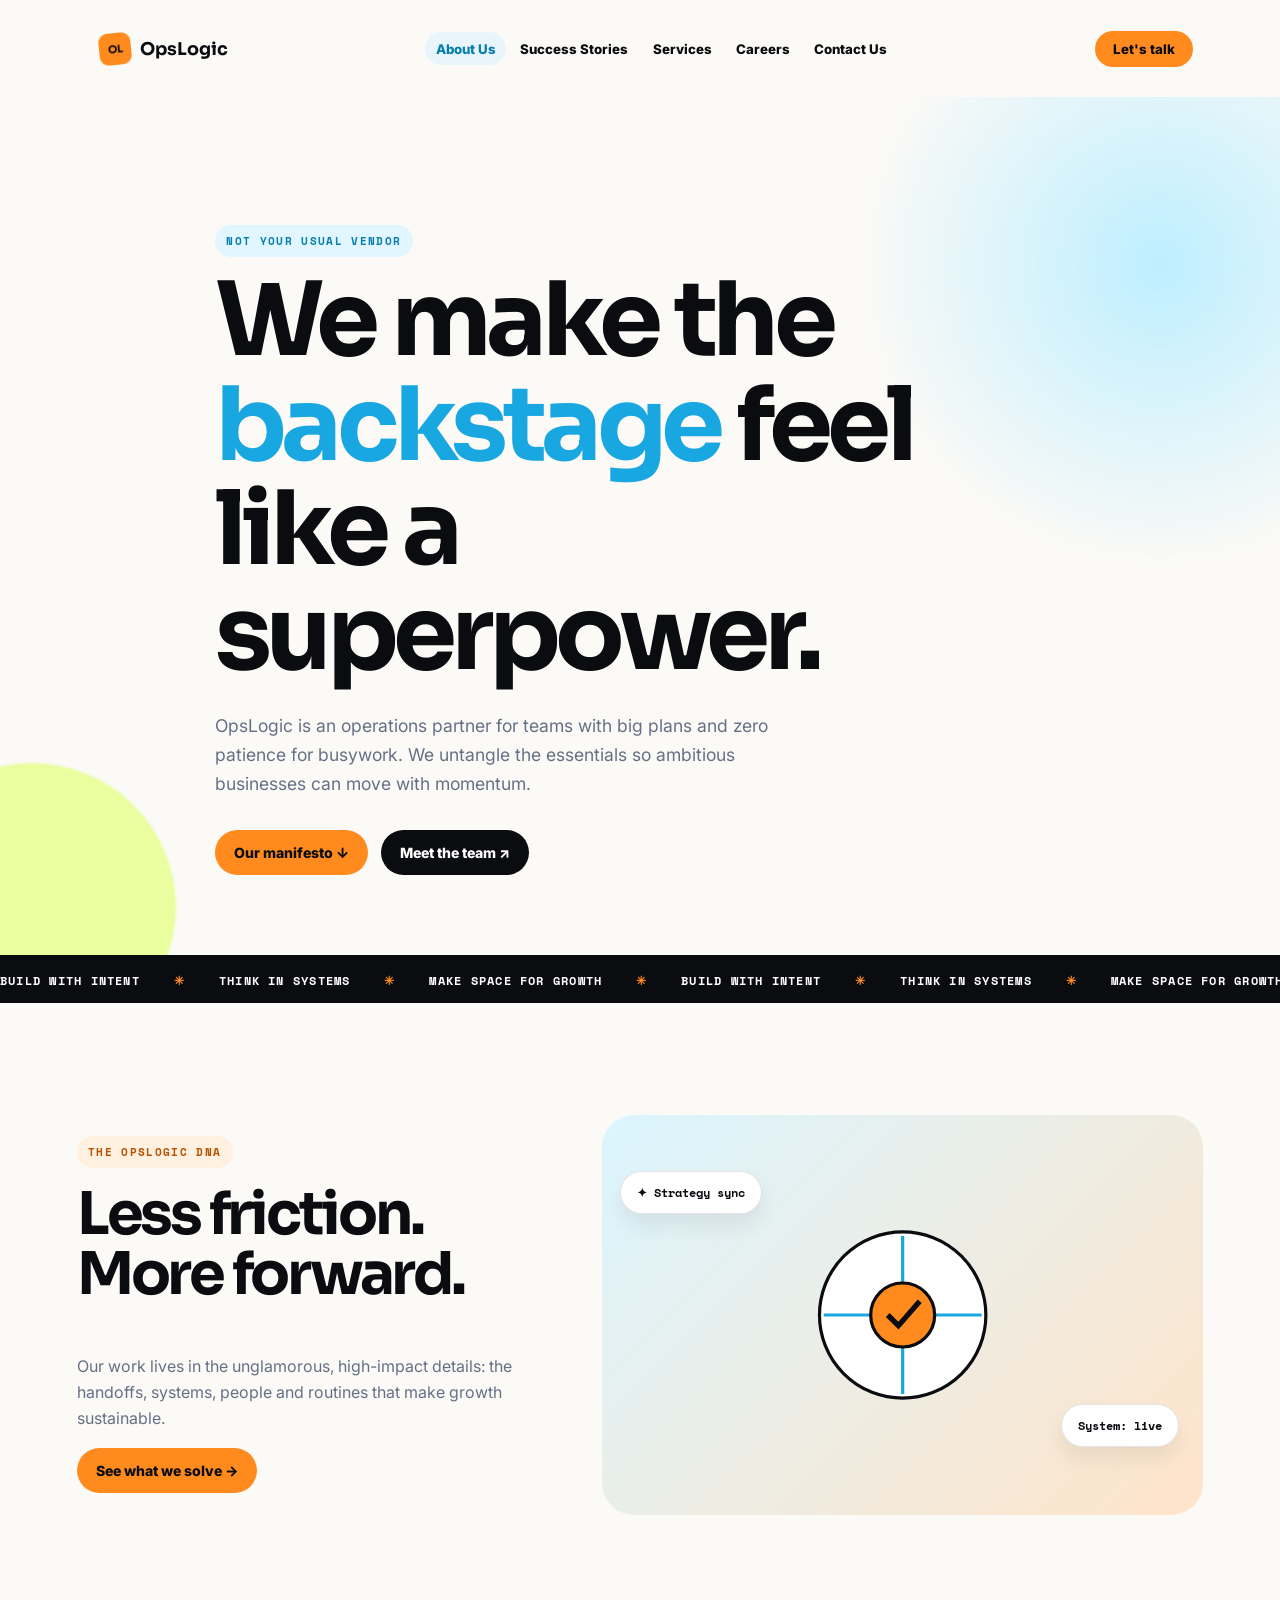
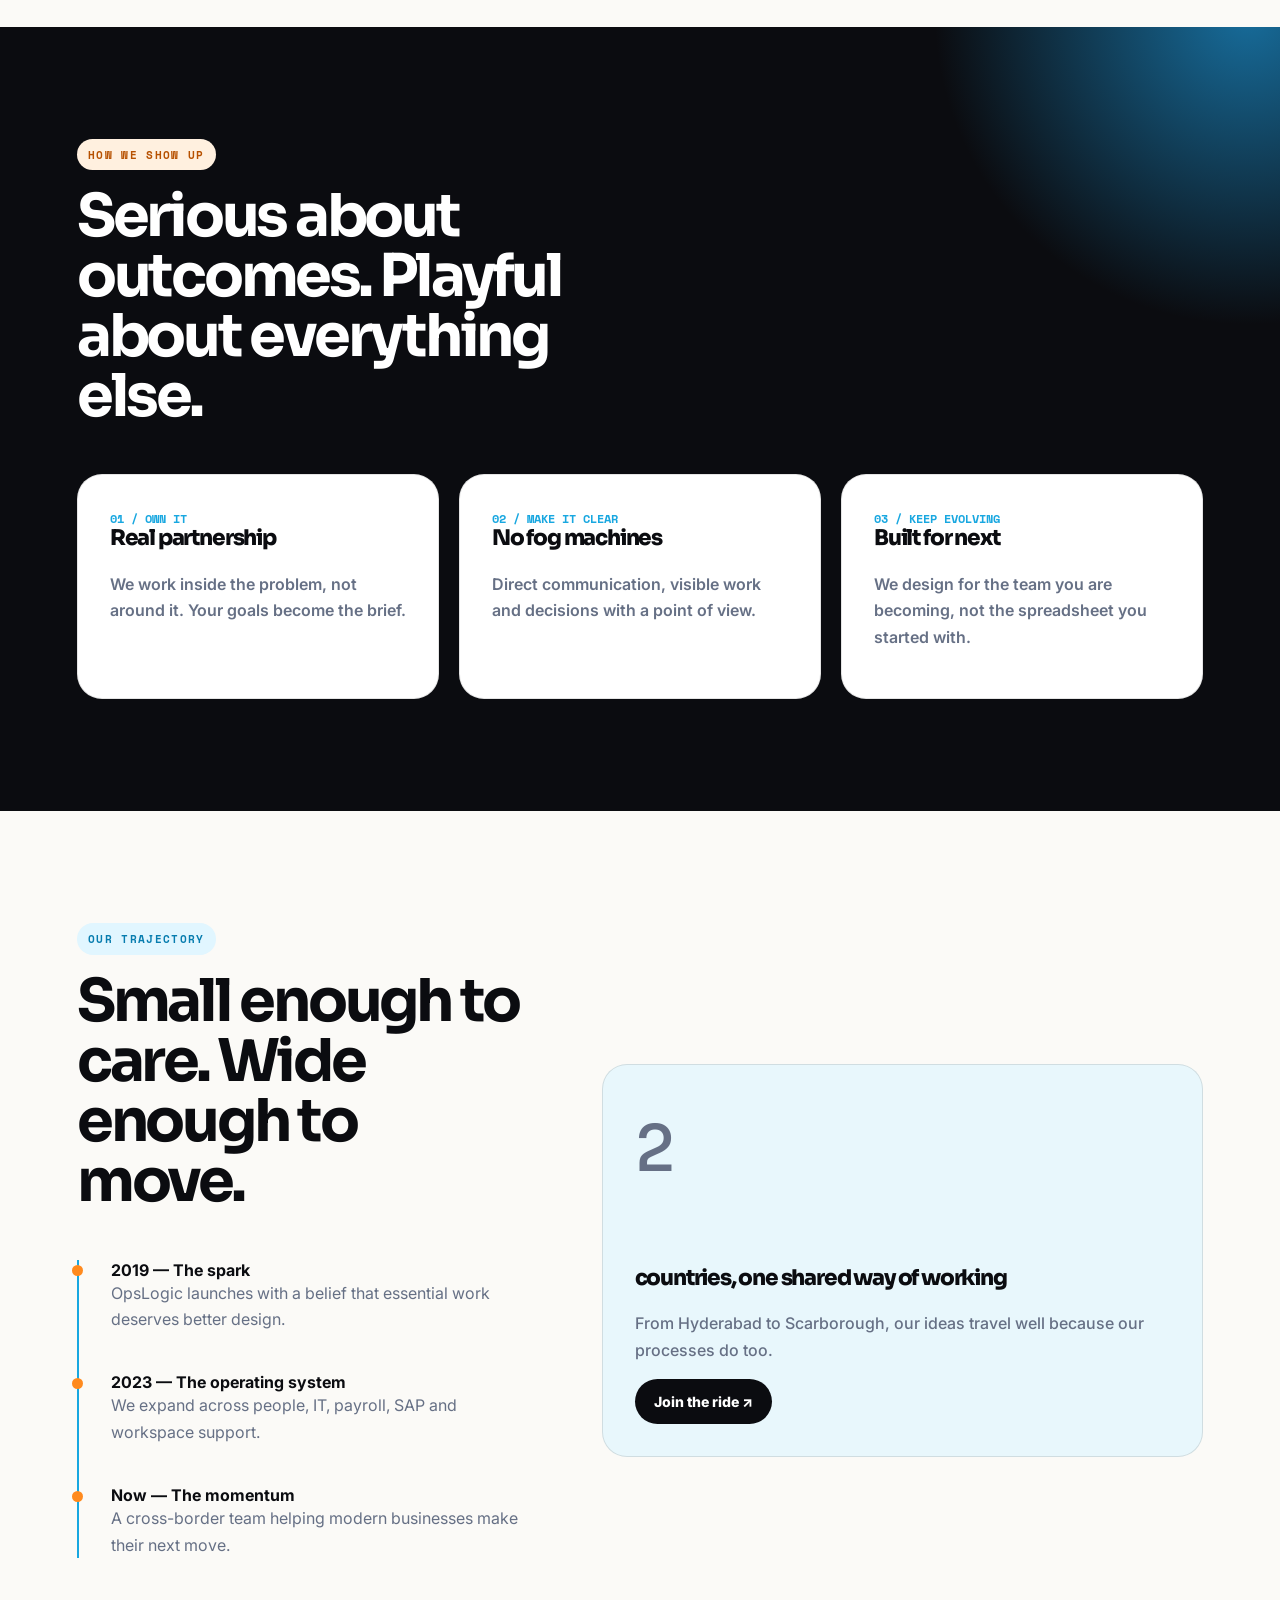
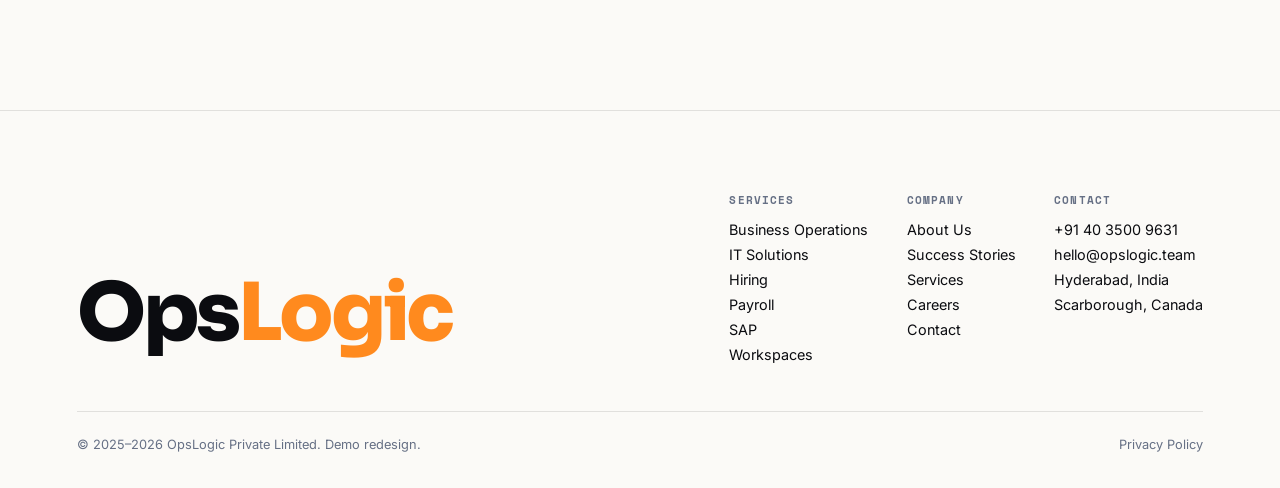
==== about-us.html @ 03765eaf "Added new pages" ====
<!doctype html><html lang="en"><head><meta charset="utf-8"><meta name="viewport" content="width=device-width,initial-scale=1"><title>About Us — OpsLogic</title><link rel="preconnect" href="https://fonts.googleapis.com"><link href="https://fonts.googleapis.com/css2?family=Inter:wght@400;600;700;800&family=Sora:wght@600;700;800&family=Space+Mono:wght@700&display=swap" rel="stylesheet"><link rel="stylesheet" href="site.css"></head><body><header class="nav"><div class="navin"><a class="brand" href="index.html"><span class="mark">OL</span>OpsLogic</a><nav class="links"><a class="active" href="about-us.html">About</a><a href="success-stories.html">Stories</a><a href="services.html">Services</a><a href="careers.html">Careers</a></nav><a class="button" href="contact-us.html">Let's talk ↗</a></div></header><main><section class="hero"><i class="orb"></i><div class="wrap hero-copy reveal"><span class="eyebrow">Not your usual vendor</span><h1>We make the <em>backstage</em> feel like a superpower.</h1><p>OpsLogic is an operations partner for teams with big plans and zero patience for busywork. We untangle the essentials so ambitious businesses can move with momentum.</p><div class="hero-actions"><a class="button" href="#manifesto">Our manifesto ↓</a><a class="button dark" href="contact-us.html">Meet the team ↗</a></div></div></section><div class="ticker"><div class="ticker-inner">Build with intent <b>✳</b> Think in systems <b>✳</b> Make space for growth <b>✳</b> Build with intent <b>✳</b> Think in systems <b>✳</b> Make space for growth <b>✳</b></div></div><section id="manifesto"><div class="wrap split"><div class="reveal"><span class="eyebrow orange">The OpsLogic DNA</span><h2 style="margin-top:1rem">Less friction. More forward.</h2><p class="muted">Our work lives in the unglamorous, high-impact details: the handoffs, systems, people and routines that make growth sustainable.</p><a class="button" href="services.html">See what we solve →</a></div><div class="visual reveal"><span class="pill one">✦ Strategy sync</span><span class="pill two">System: live</span><svg viewBox="0 0 400 300" fill="none"><circle cx="200" cy="150" r="78" fill="#fff" stroke="#0b0c10" stroke-width="3"/><path d="M126 150h148M200 76v148" stroke="#18a7e0" stroke-width="3"/><circle cx="200" cy="150" r="30" fill="#ff8a1e" stroke="#0b0c10" stroke-width="3"/><path d="M186 150l10 10 20-23" stroke="#0b0c10" stroke-width="5"/></svg></div></div></section><section class="dark-zone"><div class="wrap"><span class="eyebrow orange">How we show up</span><h2 class="reveal" style="max-width:13ch;margin:1rem 0 3rem">Serious about outcomes. Playful about everything else.</h2><div class="grid three"><article class="card reveal"><span class="number">01 / OWN IT</span><h3>Real partnership</h3><p>We work inside the problem, not around it. Your goals become the brief.</p></article><article class="card reveal"><span class="number">02 / MAKE IT CLEAR</span><h3>No fog machines</h3><p>Direct communication, visible work and decisions with a point of view.</p></article><article class="card reveal"><span class="number">03 / KEEP EVOLVING</span><h3>Built for next</h3><p>We design for the team you are becoming, not the spreadsheet you started with.</p></article></div></div></section><section><div class="wrap split"><div class="reveal"><span class="eyebrow">Our trajectory</span><h2 style="margin-top:1rem">Small enough to care. Wide enough to move.</h2><div class="timeline"><article><b>2019 — The spark</b><p class="muted">OpsLogic launches with a belief that essential work deserves better design.</p></article><article><b>2023 — The operating system</b><p class="muted">We expand across people, IT, payroll, SAP and workspace support.</p></article><article><b>Now — The momentum</b><p class="muted">A cross-border team helping modern businesses make their next move.</p></article></div></div><div class="card reveal" style="background:#e8f7fc"><p class="metric">2</p><h3>countries, one shared way of working</h3><p>From Hyderabad to Scarborough, our ideas travel well because our processes do too.</p><a class="button dark" href="careers.html">Join the ride ↗</a></div></div></section></main><footer class="footer"><div class="wrap footer-grid"><div><a class="brand"><span class="mark">OL</span>OpsLogic</a><p>Let's make business move.</p></div><p>© 2026 OpsLogic · <a href="contact-us.html">hello@opslogic.team</a></p></div></footer><script src="site.js"></script></body></html>
---- site.css ----
:root{--ink:#0b0c10;--paper:#fbfaf7;--card:#fff;--blue:#18a7e0;--orange:#ff8a1e;--lime:#dfff65;--muted:#667085;--line:rgba(11,12,16,.11);--ease:cubic-bezier(.22,1,.36,1)}*{box-sizing:border-box}html{scroll-behavior:smooth}body{margin:0;background:var(--paper);color:var(--ink);font:400 16px Inter,Arial,sans-serif;overflow-x:hidden}h1,h2,h3,p{margin-top:0}h1,h2,h3{font-family:Sora,Arial,sans-serif;letter-spacing:-.055em;line-height:1.02}h1{font-size:clamp(3.2rem,8vw,7.4rem)}h2{font-size:clamp(2.1rem,4.6vw,4.4rem)}h3{font-size:1.35rem}a{text-decoration:none;color:inherit}.wrap{width:min(1240px,88vw);margin:auto}section{padding:7rem 0;position:relative}.eyebrow{font:700 .7rem 'Space Mono',monospace;letter-spacing:.12em;text-transform:uppercase;color:#087daf;background:#e1f6ff;padding:.65em 1em;border-radius:99px;display:inline-block}.eyebrow.orange{background:#fff0df;color:#b75100}.nav{position:sticky;top:0;z-index:20;padding:15px 0;background:rgba(251,250,247,.78);backdrop-filter:blur(14px);border-bottom:1px solid transparent;transition:.25s}.nav.is-stuck{border-color:var(--line)}.navin{width:min(1240px,88vw);margin:auto;display:flex;justify-content:space-between;align-items:center}.brand{font:700 1.2rem Sora}.mark{display:inline-grid;place-items:center;width:31px;height:31px;margin-right:7px;background:var(--orange);border-radius:9px;transform:rotate(-7deg);font-size:.65rem}.links{display:flex;gap:.2rem}.links a{padding:.7rem .8rem;border-radius:99px;font-size:.83rem;font-weight:700}.links a:hover,.links .active{background:#e8f6fc;color:#087daf}.button{display:inline-flex;align-items:center;gap:.55em;background:var(--orange);padding:1em 1.35em;border-radius:99px;font-weight:800;font-size:.88rem;transition:transform .2s var(--ease),box-shadow .2s}.button:hover{transform:translateY(-4px);box-shadow:0 12px 26px #ff8a1e55}.button.dark{background:var(--ink);color:#fff}.button.light{background:#fff}.hero{min-height:77vh;display:flex;align-items:center;padding:8rem 0 5rem;isolation:isolate;overflow:hidden}.hero:before,.orb{content:"";position:absolute;border-radius:50%;z-index:-1;filter:blur(1px)}.hero:before{width:39rem;height:39rem;right:-12rem;top:-9rem;background:radial-gradient(circle,#bdeeff,transparent 68%)}.orb{width:18rem;height:18rem;background:var(--lime);left:-7rem;bottom:-6rem;opacity:.6;animation:float 8s ease-in-out infinite}.hero-copy{max-width:850px}.hero h1{margin:.8rem 0 1.5rem}.hero h1 em{color:var(--blue);font-style:normal}.hero p{font-size:1.1rem;line-height:1.65;max-width:52ch;color:var(--muted)}.hero-actions{display:flex;gap:.8rem;flex-wrap:wrap;margin-top:2rem}.ticker{overflow:hidden;background:var(--ink);color:#fff;padding:.85rem 0;white-space:nowrap}.ticker-inner{display:inline-block;font:700 .77rem 'Space Mono',monospace;letter-spacing:.1em;text-transform:uppercase;animation:marquee 24s linear infinite}.ticker b{color:var(--orange);padding:0 1.6rem}.grid{display:grid;gap:1.25rem}.two{grid-template-columns:1fr 1fr}.three{grid-template-columns:repeat(3,1fr)}.card{background:var(--card);border:1px solid var(--line);border-radius:25px;padding:2rem;transition:transform .35s var(--ease),box-shadow .35s}.card:hover{transform:translateY(-7px) rotate(-.25deg);box-shadow:0 18px 34px #1112}.number{font:700 .75rem 'Space Mono',monospace;color:var(--blue)}.card p,.muted{color:var(--muted);line-height:1.65}.icon{height:48px;width:48px;border-radius:15px;display:grid;place-items:center;background:#e6f7ff;margin-bottom:1.5rem}.icon svg{width:27px;height:27px;stroke:var(--ink);fill:none;stroke-width:2.2}.dark-zone{background:var(--ink);color:#fff;overflow:hidden}.dark-zone p{color:#c5cbd2}.dark-zone:before{content:"";position:absolute;width:42rem;height:42rem;border-radius:50%;background:radial-gradient(circle,#176d9c 0,transparent 66%);right:-19rem;top:-22rem}.split{display:grid;grid-template-columns:.85fr 1.15fr;gap:5rem;align-items:center}.visual{position:relative;min-height:400px;border-radius:32px;background:linear-gradient(135deg,#dbf5ff,#ffe4c9);overflow:hidden}.visual svg{position:absolute;width:80%;height:80%;left:10%;top:10%}.pill{position:absolute;background:#fff;border:1px solid var(--line);box-shadow:0 12px 20px #0001;padding:.75rem 1rem;border-radius:99px;font:700 .73rem 'Space Mono',monospace;animation:float 4s ease-in-out infinite}.pill.one{top:14%;left:3%}.pill.two{right:4%;bottom:17%;animation-delay:1s}.timeline{border-left:2px solid var(--blue);margin:2rem 0;padding-left:2rem}.timeline article{margin:0 0 2.5rem;position:relative}.timeline article:before{content:"";width:11px;height:11px;position:absolute;border-radius:50%;background:var(--orange);left:-2.42rem;top:.35rem}.metric{font:800 clamp(2.5rem,5vw,5rem) Sora;color:var(--orange)}.quote{font:600 clamp(1.6rem,3.5vw,3rem) Sora;line-height:1.25}.filterbar{display:flex;flex-wrap:wrap;gap:.55rem;margin:2rem 0}.filter{border:1px solid var(--line);background:#fff;padding:.65rem 1rem;border-radius:99px;font-weight:700}.filter.active,.filter:hover{background:var(--ink);color:#fff}.story{display:none}.story.show{display:block;animation:rise .5s var(--ease)}.form{display:grid;gap:1rem}.form label{font-weight:700;font-size:.85rem}.form input,.form textarea,.form select{width:100%;padding:1rem;border:1px solid var(--line);border-radius:13px;background:#fff;font:inherit;margin-top:.4rem}.form textarea{min-height:135px;resize:vertical}.toast{display:none;margin-top:1rem;padding:1rem;border-radius:12px;background:var(--lime);font-weight:700}.jobs{display:grid;gap:.8rem}.job{display:grid;grid-template-columns:1fr auto;align-items:center;padding:1.35rem 1.5rem;border:1px solid var(--line);border-radius:17px;background:#fff;transition:.25s}.job:hover{background:#e9f8ff;transform:translateX(8px)}.job small{color:var(--muted)}.accordion{border-top:1px solid var(--line)}.accordion button{padding:1.3rem 0;width:100%;border:0;background:none;display:flex;justify-content:space-between;text-align:left;font:700 1.15rem Sora}.answer{max-height:0;overflow:hidden;color:var(--muted);line-height:1.6;transition:max-height .35s var(--ease)}.faq.open .answer{max-height:180px;padding-bottom:1rem}.footer{padding:4rem 0 2rem;background:#101116;color:#fff}.footer-grid{display:grid;grid-template-columns:1fr auto;gap:2rem}.footer p{color:#b5bcc5}.reveal{opacity:0;transform:translateY(26px);transition:.7s var(--ease)}.reveal.in{opacity:1;transform:none}@keyframes float{50%{transform:translateY(-15px) rotate(2deg)}}@keyframes rise{from{opacity:0;transform:translateY(13px)}to{opacity:1;transform:none}}@keyframes marquee{to{transform:translateX(-50%)}}@media(max-width:760px){.links{display:none}.two,.three,.split{grid-template-columns:1fr}.hero{min-height:68vh}.navin{width:92vw}.wrap{width:88vw}section{padding:4.5rem 0}.visual{min-height:290px}.footer-grid{grid-template-columns:1fr}.job{grid-template-columns:1fr;gap:.7rem}.nav .button{padding:.8em 1em}}
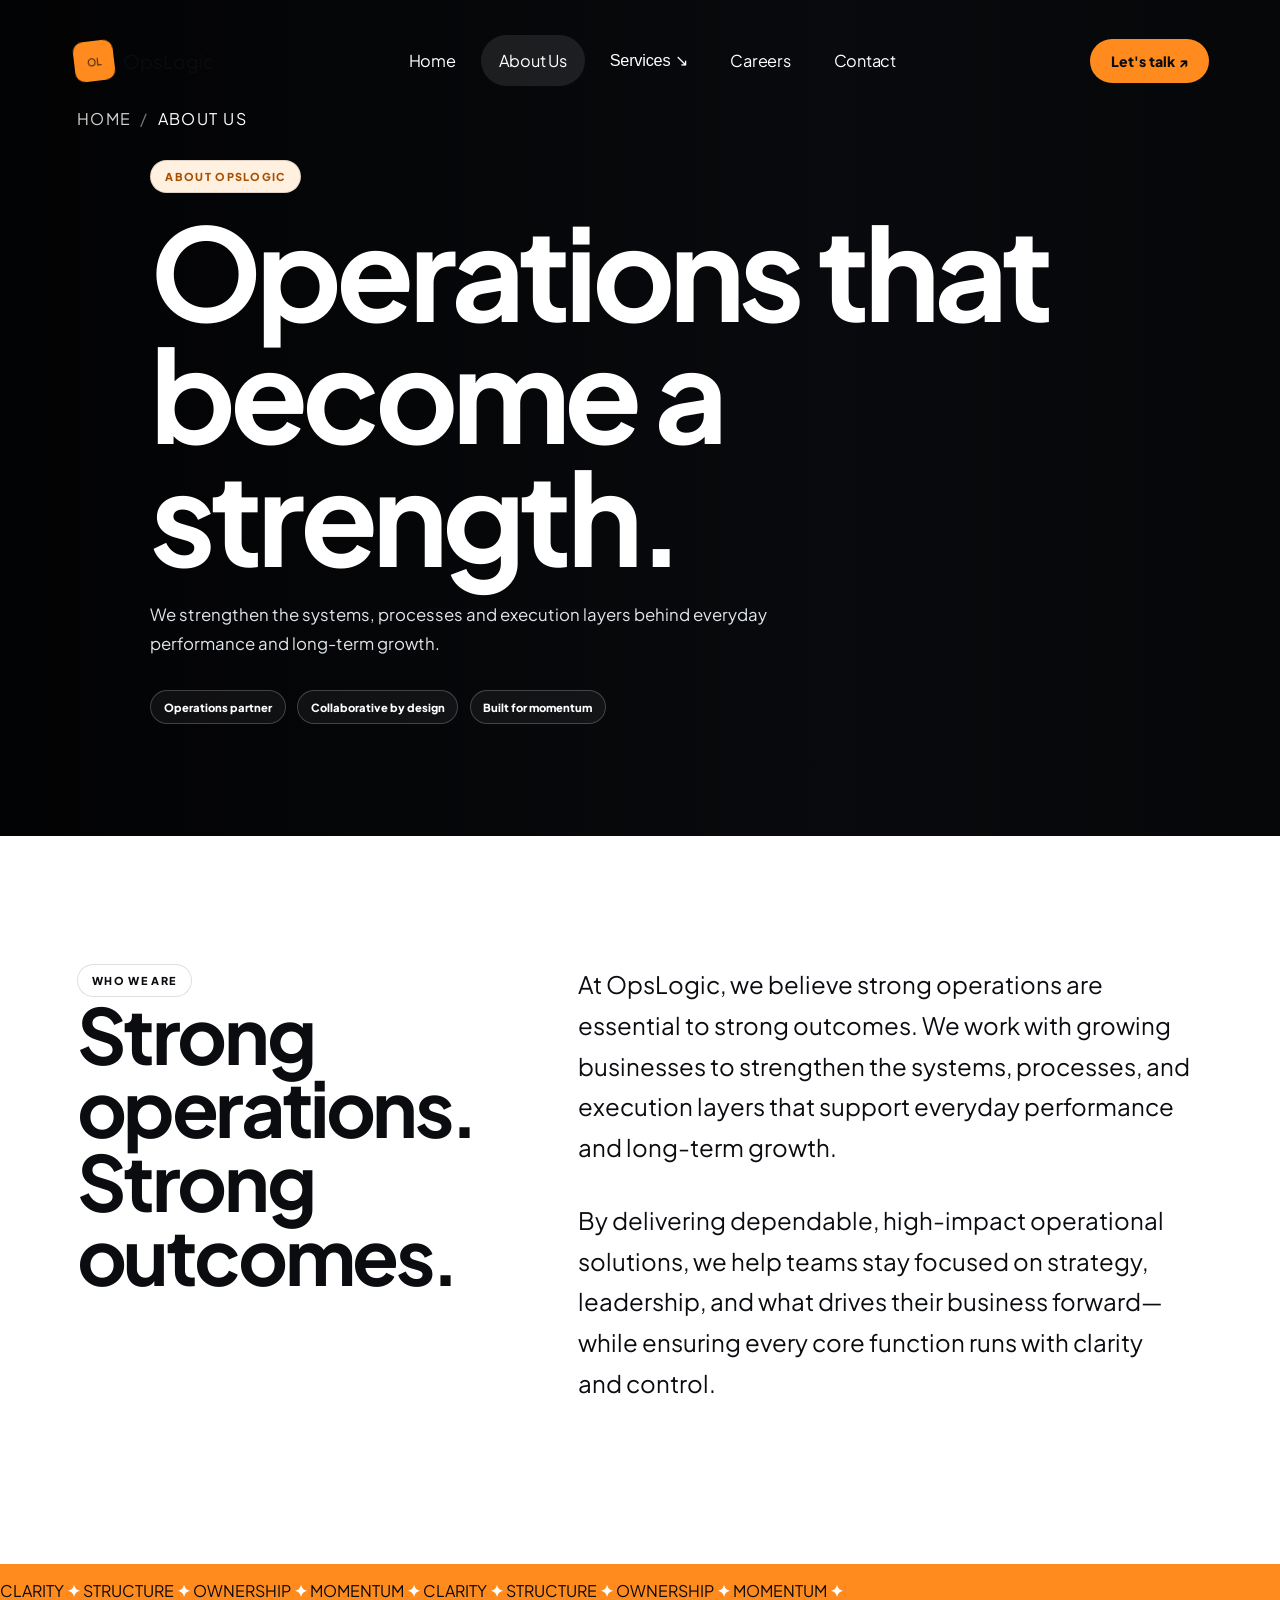
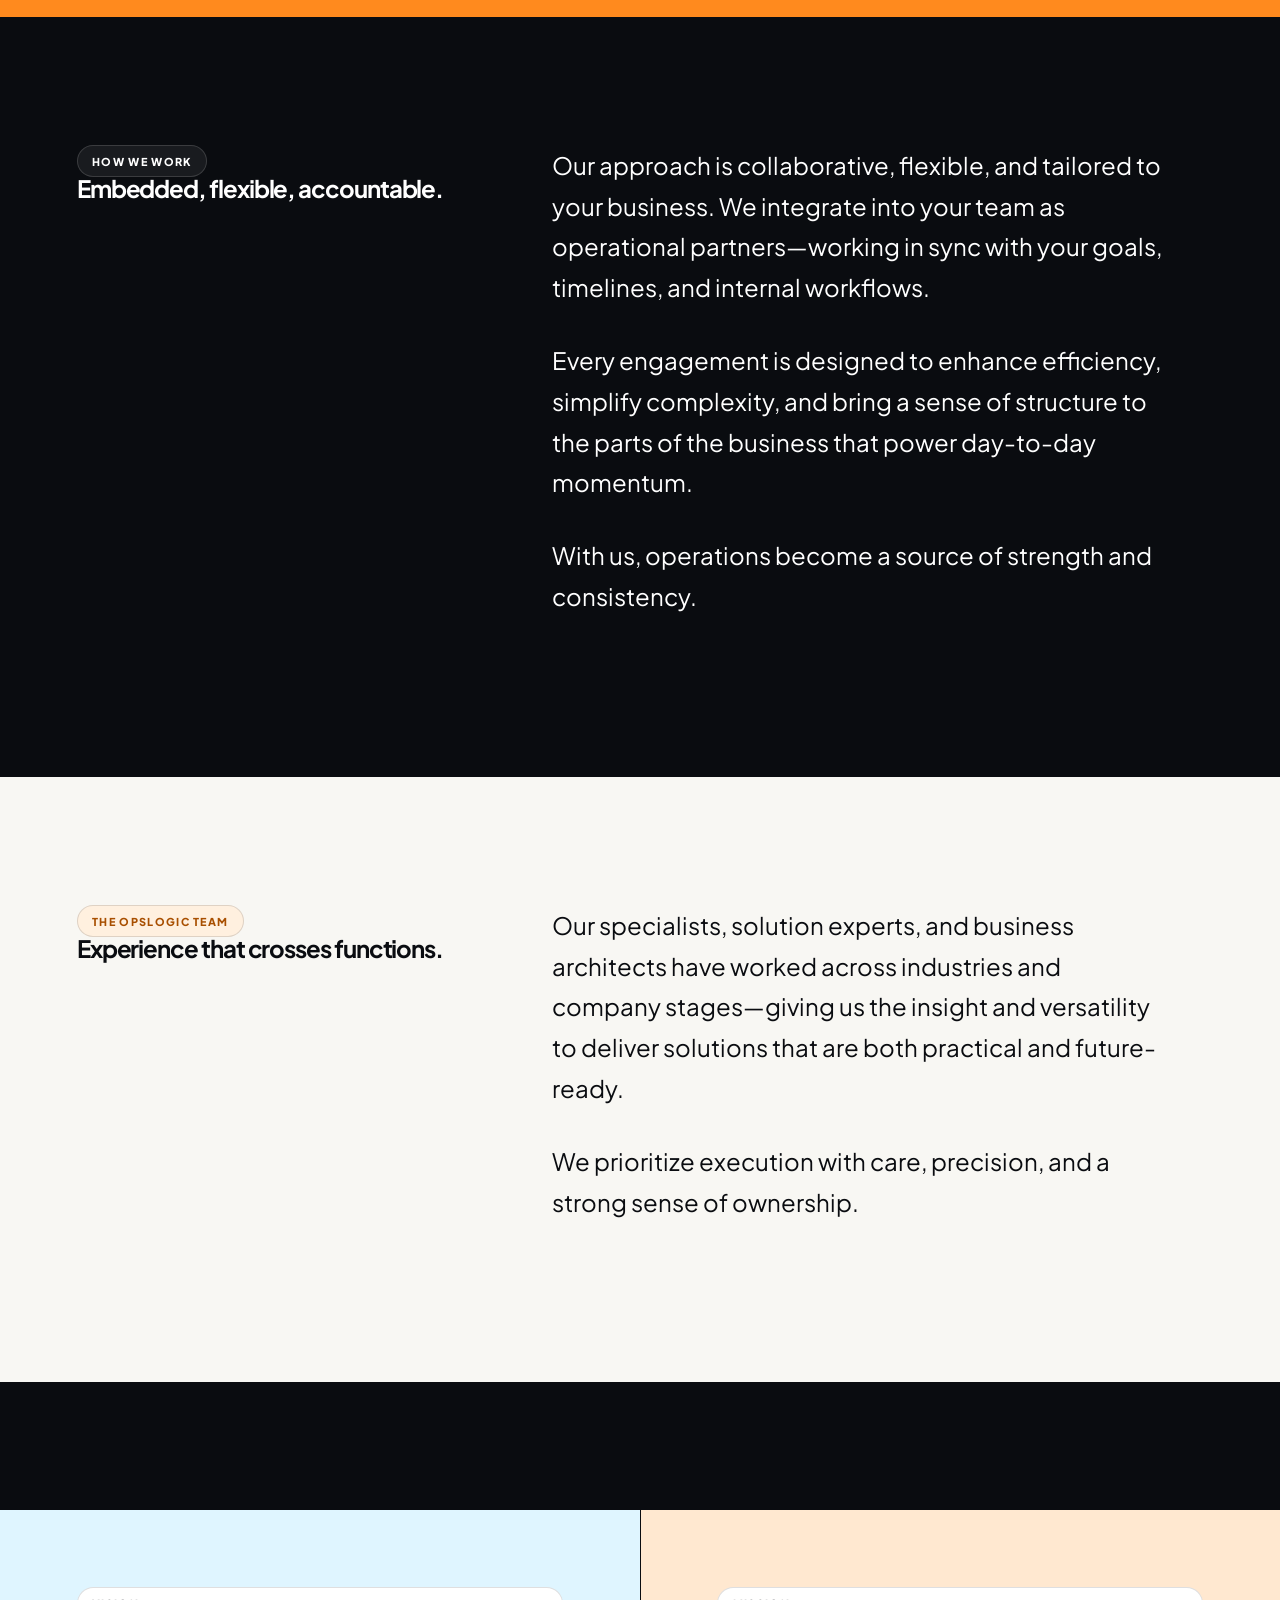
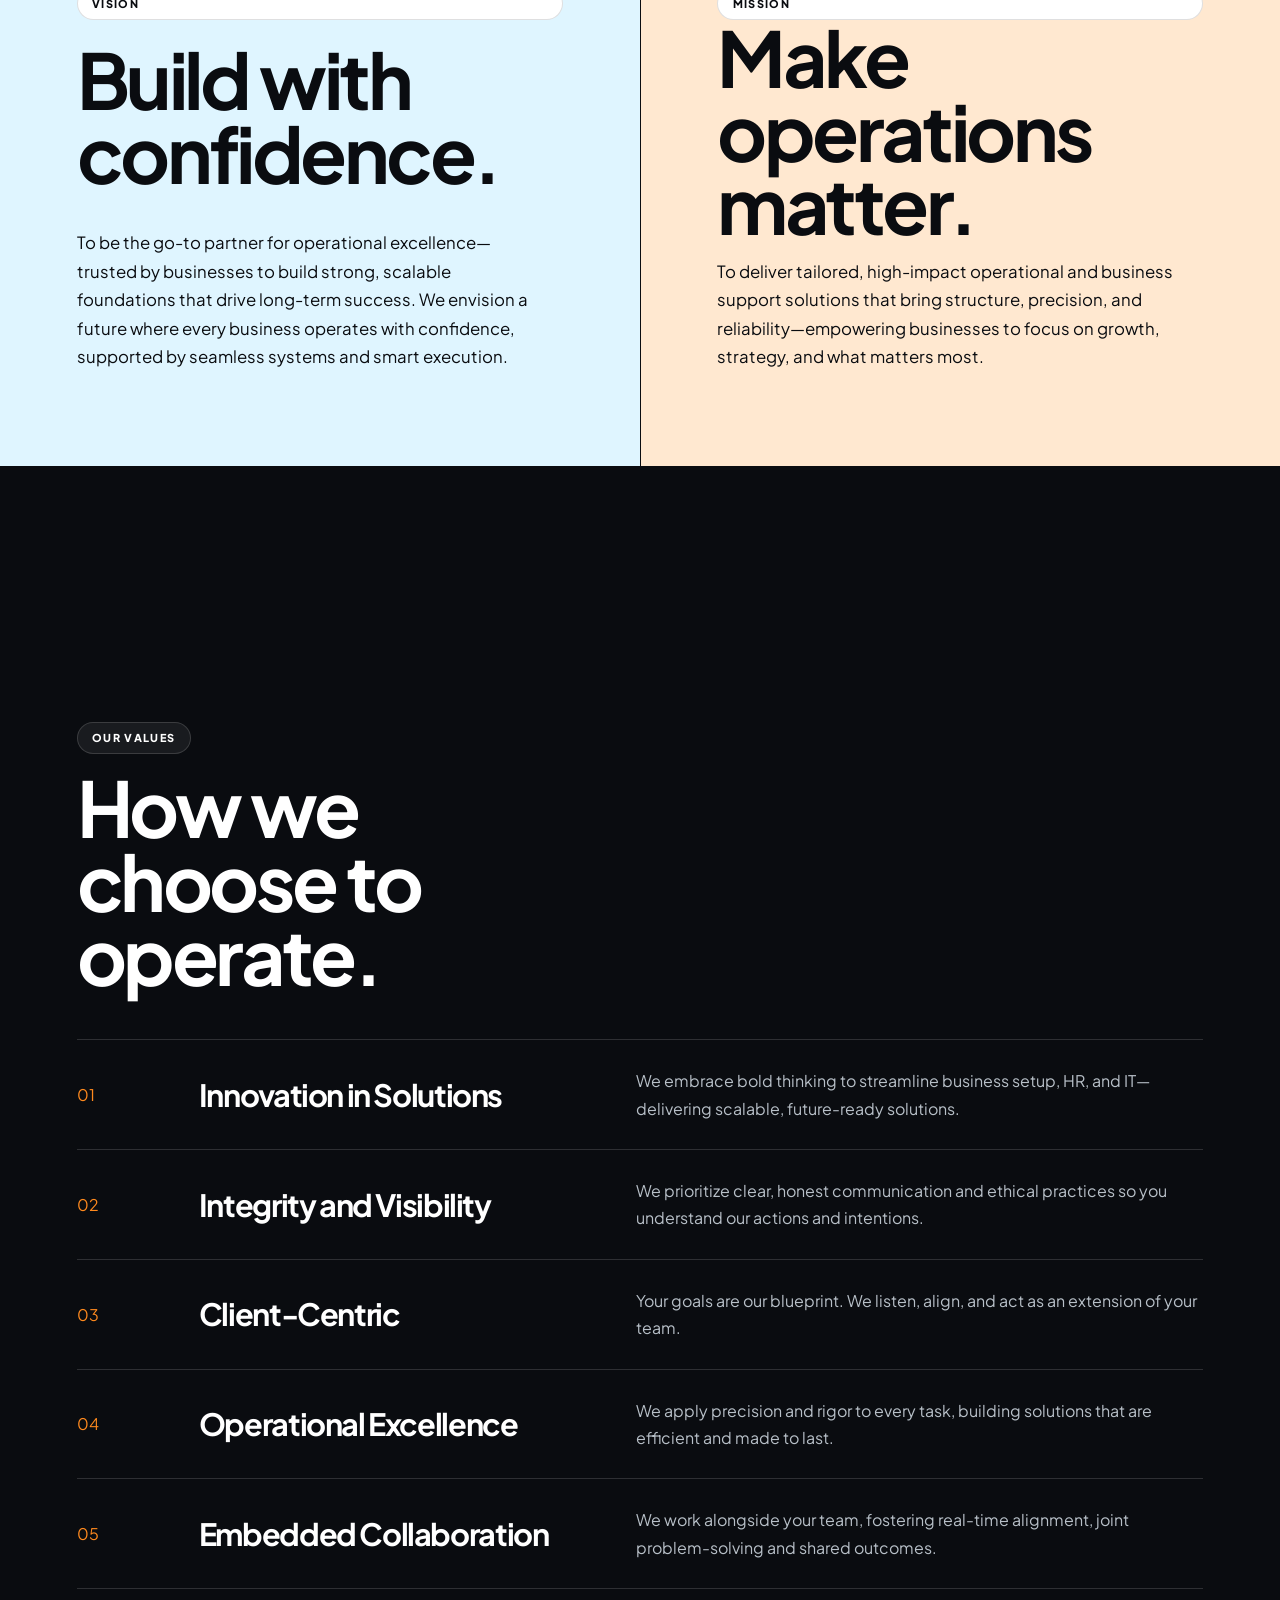
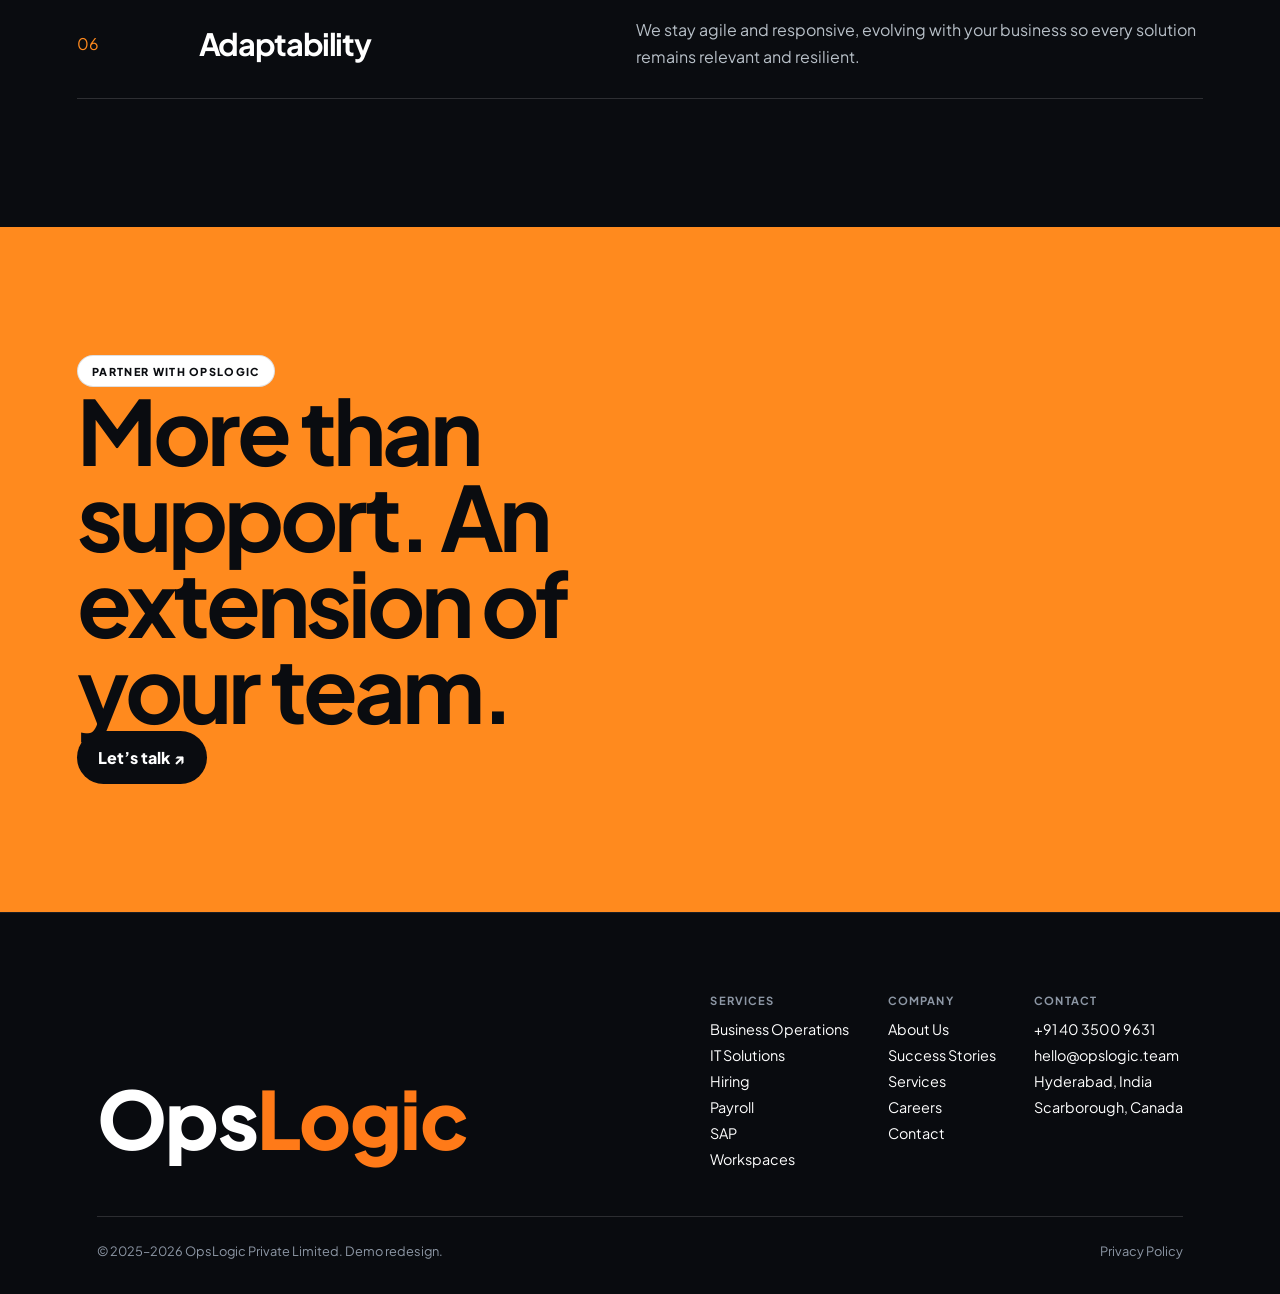
==== commit 93798f15: "version 2 updated" ====
--- a/about-us.html
+++ b/about-us.html
@@ -1 +1,25 @@
-<!doctype html><html lang="en"><head><meta charset="utf-8"><meta name="viewport" content="width=device-width,initial-scale=1"><title>About Us — OpsLogic</title><link rel="preconnect" href="https://fonts.googleapis.com"><link href="https://fonts.googleapis.com/css2?family=Inter:wght@400;600;700;800&family=Sora:wght@600;700;800&family=Space+Mono:wght@700&display=swap" rel="stylesheet"><link rel="stylesheet" href="site.css"></head><body><header class="nav"><div class="navin"><a class="brand" href="index.html"><span class="mark">OL</span>OpsLogic</a><nav class="links"><a class="active" href="about-us.html">About</a><a href="success-stories.html">Stories</a><a href="services.html">Services</a><a href="careers.html">Careers</a></nav><a class="button" href="contact-us.html">Let's talk ↗</a></div></header><main><section class="hero"><i class="orb"></i><div class="wrap hero-copy reveal"><span class="eyebrow">Not your usual vendor</span><h1>We make the <em>backstage</em> feel like a superpower.</h1><p>OpsLogic is an operations partner for teams with big plans and zero patience for busywork. We untangle the essentials so ambitious businesses can move with momentum.</p><div class="hero-actions"><a class="button" href="#manifesto">Our manifesto ↓</a><a class="button dark" href="contact-us.html">Meet the team ↗</a></div></div></section><div class="ticker"><div class="ticker-inner">Build with intent <b>✳</b> Think in systems <b>✳</b> Make space for growth <b>✳</b> Build with intent <b>✳</b> Think in systems <b>✳</b> Make space for growth <b>✳</b></div></div><section id="manifesto"><div class="wrap split"><div class="reveal"><span class="eyebrow orange">The OpsLogic DNA</span><h2 style="margin-top:1rem">Less friction. More forward.</h2><p class="muted">Our work lives in the unglamorous, high-impact details: the handoffs, systems, people and routines that make growth sustainable.</p><a class="button" href="services.html">See what we solve →</a></div><div class="visual reveal"><span class="pill one">✦ Strategy sync</span><span class="pill two">System: live</span><svg viewBox="0 0 400 300" fill="none"><circle cx="200" cy="150" r="78" fill="#fff" stroke="#0b0c10" stroke-width="3"/><path d="M126 150h148M200 76v148" stroke="#18a7e0" stroke-width="3"/><circle cx="200" cy="150" r="30" fill="#ff8a1e" stroke="#0b0c10" stroke-width="3"/><path d="M186 150l10 10 20-23" stroke="#0b0c10" stroke-width="5"/></svg></div></div></section><section class="dark-zone"><div class="wrap"><span class="eyebrow orange">How we show up</span><h2 class="reveal" style="max-width:13ch;margin:1rem 0 3rem">Serious about outcomes. Playful about everything else.</h2><div class="grid three"><article class="card reveal"><span class="number">01 / OWN IT</span><h3>Real partnership</h3><p>We work inside the problem, not around it. Your goals become the brief.</p></article><article class="card reveal"><span class="number">02 / MAKE IT CLEAR</span><h3>No fog machines</h3><p>Direct communication, visible work and decisions with a point of view.</p></article><article class="card reveal"><span class="number">03 / KEEP EVOLVING</span><h3>Built for next</h3><p>We design for the team you are becoming, not the spreadsheet you started with.</p></article></div></div></section><section><div class="wrap split"><div class="reveal"><span class="eyebrow">Our trajectory</span><h2 style="margin-top:1rem">Small enough to care. Wide enough to move.</h2><div class="timeline"><article><b>2019 — The spark</b><p class="muted">OpsLogic launches with a belief that essential work deserves better design.</p></article><article><b>2023 — The operating system</b><p class="muted">We expand across people, IT, payroll, SAP and workspace support.</p></article><article><b>Now — The momentum</b><p class="muted">A cross-border team helping modern businesses make their next move.</p></article></div></div><div class="card reveal" style="background:#e8f7fc"><p class="metric">2</p><h3>countries, one shared way of working</h3><p>From Hyderabad to Scarborough, our ideas travel well because our processes do too.</p><a class="button dark" href="careers.html">Join the ride ↗</a></div></div></section></main><footer class="footer"><div class="wrap footer-grid"><div><a class="brand"><span class="mark">OL</span>OpsLogic</a><p>Let's make business move.</p></div><p>© 2026 OpsLogic · <a href="contact-us.html">hello@opslogic.team</a></p></div></footer><script src="site.js"></script></body></html>
+<!doctype html><html lang="en"><head><meta charset="utf-8"><meta name="viewport" content="width=device-width,initial-scale=1"><meta name="description" content="OpsLogic — operational solutions for growing businesses."><title>About Us — OpsLogic</title><link rel="stylesheet" href="site.css"></head><body><header class="site-nav"><div class="nav-shell"><a class="brand" href="index.html"><span class="mark">OL</span>OpsLogic</a><nav class="nav-links"><a href="index.html">Home</a><a href="about-us.html" class="active">About Us</a><div class="nav-drop"><button>Services ↘</button><div class="nav-drop-menu"><a href="business-operations.html">Business Operations</a><a href="it-solutions.html">IT Solutions</a><a href="hiring-services.html">Hiring Services</a><a href="payroll-services.html">Payroll Services</a><a href="sap-services.html">SAP Services</a><a href="shared-workspaces.html">Shared Workspaces</a></div></div><a href="careers.html" class="">Careers</a><a href="contact-us.html" class="">Contact</a></nav><a class="nav-cta" href="contact-us.html">Let's talk ↗</a></div></header><main><section class="internal-hero"><video autoplay muted loop playsinline poster="https://assets.mixkit.co/videos/40680/40680-thumb-360-0.jpg"><source src="https://assets.mixkit.co/videos/40680/40680-360.mp4" type="video/mp4"></video><div class="hero-shade"></div><div class="wrap hero-content reveal"><span class="eyebrow orange">About OpsLogic</span><h1>Operations that become a strength.</h1><p>We strengthen the systems, processes and execution layers behind everyday performance and long-term growth.</p><div class="hero-meta"><span>Operations partner</span><span>Collaborative by design</span><span>Built for momentum</span></div></div></section><section class="statement"><div class="wrap statement-grid"><div class="reveal"><span class="eyebrow">Who we are</span><h2>Strong operations. Strong outcomes.</h2></div><div class="statement-copy reveal"><p>At OpsLogic, we believe strong operations are essential to strong outcomes. We work with growing businesses to strengthen the systems, processes, and execution layers that support everyday performance and long-term growth.</p><p>By delivering dependable, high-impact operational solutions, we help teams stay focused on strategy, leadership, and what drives their business forward—while ensuring every core function runs with clarity and control.</p></div></div></section><div class="marquee"><div class="marquee-track">CLARITY <b>✦</b> STRUCTURE <b>✦</b> OWNERSHIP <b>✦</b> MOMENTUM <b>✦</b> CLARITY <b>✦</b> STRUCTURE <b>✦</b> OWNERSHIP <b>✦</b> MOMENTUM <b>✦</b></div></div><section class="ink"><div class="wrap statement-grid"><div class="reveal"><span class="eyebrow">How we work</span><h2>Embedded, flexible, accountable.</h2></div><div class="statement-copy reveal"><p>Our approach is collaborative, flexible, and tailored to your business. We integrate into your team as operational partners—working in sync with your goals, timelines, and internal workflows.</p><p>Every engagement is designed to enhance efficiency, simplify complexity, and bring a sense of structure to the parts of the business that power day-to-day momentum.</p><p>With us, operations become a source of strength and consistency.</p></div></div></section><section><div class="wrap statement-grid"><div class="reveal"><span class="eyebrow orange">The OpsLogic team</span><h2>Experience that crosses functions.</h2></div><div class="statement-copy reveal"><p>Our specialists, solution experts, and business architects have worked across industries and company stages—giving us the insight and versatility to deliver solutions that are both practical and future-ready.</p><p>We prioritize execution with care, precision, and a strong sense of ownership.</p></div></div></section><section class="duo"><article><span class="eyebrow">Vision</span><h2>Build with confidence.</h2><p>To be the go-to partner for operational excellence—trusted by businesses to build strong, scalable foundations that drive long-term success. We envision a future where every business operates with confidence, supported by seamless systems and smart execution.</p></article><article><span class="eyebrow">Mission</span><h2>Make operations matter.</h2><p>To deliver tailored, high-impact operational and business support solutions that bring structure, precision, and reliability—empowering businesses to focus on growth, strategy, and what matters most.</p></article></section><section class="ink"><div class="wrap"><span class="eyebrow">Our values</span><h2 class="reveal" style="font-size:clamp(3rem,6vw,6rem);max-width:8ch;margin:1rem 0 2rem">How we choose to operate.</h2><div class="value-list"><article class="value reveal"><span class="value-num">01</span><h3>Innovation in Solutions</h3><p>We embrace bold thinking to streamline business setup, HR, and IT—delivering scalable, future-ready solutions.</p></article><article class="value reveal"><span class="value-num">02</span><h3>Integrity and Visibility</h3><p>We prioritize clear, honest communication and ethical practices so you understand our actions and intentions.</p></article><article class="value reveal"><span class="value-num">03</span><h3>Client-Centric</h3><p>Your goals are our blueprint. We listen, align, and act as an extension of your team.</p></article><article class="value reveal"><span class="value-num">04</span><h3>Operational Excellence</h3><p>We apply precision and rigor to every task, building solutions that are efficient and made to last.</p></article><article class="value reveal"><span class="value-num">05</span><h3>Embedded Collaboration</h3><p>We work alongside your team, fostering real-time alignment, joint problem-solving and shared outcomes.</p></article><article class="value reveal"><span class="value-num">06</span><h3>Adaptability</h3><p>We stay agile and responsive, evolving with your business so every solution remains relevant and resilient.</p></article></div></div></section><section class="service-cta"><div class="wrap"><span class="eyebrow">Partner with OpsLogic</span><h2>More than support. An extension of your team.</h2><a class="button" href="contact-us.html">Let’s talk ↗</a></div></section></main><footer class="ops-footer">
+  <div class="wrap">
+    <div class="foot-top">
+      <div class="flogo">Ops<span class="orange">Logic</span></div>
+      <div class="foot-links">
+        <div>
+          <h4>Services</h4>
+          <ul><li><a href="#services">Business Operations</a></li><li><a href="#services">IT Solutions</a></li><li><a href="#services">Hiring</a></li><li><a href="#services">Payroll</a></li><li><a href="#services">SAP</a></li><li><a href="#services">Workspaces</a></li></ul>
+        </div>
+        <div>
+          <h4>Company</h4>
+          <ul><li><a href="about-us.html">About Us</a></li><li><a href="success-stories.html">Success Stories</a></li><li><a href="services.html">Services</a></li><li><a href="careers.html">Careers</a></li><li><a href="contact-us.html">Contact</a></li></ul>
+        </div>
+        <div>
+          <h4>Contact</h4>
+          <ul><li><a href="tel:+914035009631">+91 40 3500 9631</a></li><li><a href="mailto:hello@opslogic.team">hello@opslogic.team</a></li><li>Hyderabad, India</li><li>Scarborough, Canada</li></ul>
+        </div>
+      </div>
+    </div>
+    <div class="foot-bottom">
+      <span>© 2025–2026 OpsLogic Private Limited. Demo redesign.</span>
+      <span>Privacy Policy</span>
+    </div>
+  </div>
+</footer><script src="shared-pages.js"></script></body></html>
--- a/site.css
+++ b/site.css
@@ -1 +1,113 @@
-:root{--ink:#0b0c10;--paper:#fbfaf7;--card:#fff;--blue:#18a7e0;--orange:#ff8a1e;--lime:#dfff65;--muted:#667085;--line:rgba(11,12,16,.11);--ease:cubic-bezier(.22,1,.36,1)}*{box-sizing:border-box}html{scroll-behavior:smooth}body{margin:0;background:var(--paper);color:var(--ink);font:400 16px Inter,Arial,sans-serif;overflow-x:hidden}h1,h2,h3,p{margin-top:0}h1,h2,h3{font-family:Sora,Arial,sans-serif;letter-spacing:-.055em;line-height:1.02}h1{font-size:clamp(3.2rem,8vw,7.4rem)}h2{font-size:clamp(2.1rem,4.6vw,4.4rem)}h3{font-size:1.35rem}a{text-decoration:none;color:inherit}.wrap{width:min(1240px,88vw);margin:auto}section{padding:7rem 0;position:relative}.eyebrow{font:700 .7rem 'Space Mono',monospace;letter-spacing:.12em;text-transform:uppercase;color:#087daf;background:#e1f6ff;padding:.65em 1em;border-radius:99px;display:inline-block}.eyebrow.orange{background:#fff0df;color:#b75100}.nav{position:sticky;top:0;z-index:20;padding:15px 0;background:rgba(251,250,247,.78);backdrop-filter:blur(14px);border-bottom:1px solid transparent;transition:.25s}.nav.is-stuck{border-color:var(--line)}.navin{width:min(1240px,88vw);margin:auto;display:flex;justify-content:space-between;align-items:center}.brand{font:700 1.2rem Sora}.mark{display:inline-grid;place-items:center;width:31px;height:31px;margin-right:7px;background:var(--orange);border-radius:9px;transform:rotate(-7deg);font-size:.65rem}.links{display:flex;gap:.2rem}.links a{padding:.7rem .8rem;border-radius:99px;font-size:.83rem;font-weight:700}.links a:hover,.links .active{background:#e8f6fc;color:#087daf}.button{display:inline-flex;align-items:center;gap:.55em;background:var(--orange);padding:1em 1.35em;border-radius:99px;font-weight:800;font-size:.88rem;transition:transform .2s var(--ease),box-shadow .2s}.button:hover{transform:translateY(-4px);box-shadow:0 12px 26px #ff8a1e55}.button.dark{background:var(--ink);color:#fff}.button.light{background:#fff}.hero{min-height:77vh;display:flex;align-items:center;padding:8rem 0 5rem;isolation:isolate;overflow:hidden}.hero:before,.orb{content:"";position:absolute;border-radius:50%;z-index:-1;filter:blur(1px)}.hero:before{width:39rem;height:39rem;right:-12rem;top:-9rem;background:radial-gradient(circle,#bdeeff,transparent 68%)}.orb{width:18rem;height:18rem;background:var(--lime);left:-7rem;bottom:-6rem;opacity:.6;animation:float 8s ease-in-out infinite}.hero-copy{max-width:850px}.hero h1{margin:.8rem 0 1.5rem}.hero h1 em{color:var(--blue);font-style:normal}.hero p{font-size:1.1rem;line-height:1.65;max-width:52ch;color:var(--muted)}.hero-actions{display:flex;gap:.8rem;flex-wrap:wrap;margin-top:2rem}.ticker{overflow:hidden;background:var(--ink);color:#fff;padding:.85rem 0;white-space:nowrap}.ticker-inner{display:inline-block;font:700 .77rem 'Space Mono',monospace;letter-spacing:.1em;text-transform:uppercase;animation:marquee 24s linear infinite}.ticker b{color:var(--orange);padding:0 1.6rem}.grid{display:grid;gap:1.25rem}.two{grid-template-columns:1fr 1fr}.three{grid-template-columns:repeat(3,1fr)}.card{background:var(--card);border:1px solid var(--line);border-radius:25px;padding:2rem;transition:transform .35s var(--ease),box-shadow .35s}.card:hover{transform:translateY(-7px) rotate(-.25deg);box-shadow:0 18px 34px #1112}.number{font:700 .75rem 'Space Mono',monospace;color:var(--blue)}.card p,.muted{color:var(--muted);line-height:1.65}.icon{height:48px;width:48px;border-radius:15px;display:grid;place-items:center;background:#e6f7ff;margin-bottom:1.5rem}.icon svg{width:27px;height:27px;stroke:var(--ink);fill:none;stroke-width:2.2}.dark-zone{background:var(--ink);color:#fff;overflow:hidden}.dark-zone p{color:#c5cbd2}.dark-zone:before{content:"";position:absolute;width:42rem;height:42rem;border-radius:50%;background:radial-gradient(circle,#176d9c 0,transparent 66%);right:-19rem;top:-22rem}.split{display:grid;grid-template-columns:.85fr 1.15fr;gap:5rem;align-items:center}.visual{position:relative;min-height:400px;border-radius:32px;background:linear-gradient(135deg,#dbf5ff,#ffe4c9);overflow:hidden}.visual svg{position:absolute;width:80%;height:80%;left:10%;top:10%}.pill{position:absolute;background:#fff;border:1px solid var(--line);box-shadow:0 12px 20px #0001;padding:.75rem 1rem;border-radius:99px;font:700 .73rem 'Space Mono',monospace;animation:float 4s ease-in-out infinite}.pill.one{top:14%;left:3%}.pill.two{right:4%;bottom:17%;animation-delay:1s}.timeline{border-left:2px solid var(--blue);margin:2rem 0;padding-left:2rem}.timeline article{margin:0 0 2.5rem;position:relative}.timeline article:before{content:"";width:11px;height:11px;position:absolute;border-radius:50%;background:var(--orange);left:-2.42rem;top:.35rem}.metric{font:800 clamp(2.5rem,5vw,5rem) Sora;color:var(--orange)}.quote{font:600 clamp(1.6rem,3.5vw,3rem) Sora;line-height:1.25}.filterbar{display:flex;flex-wrap:wrap;gap:.55rem;margin:2rem 0}.filter{border:1px solid var(--line);background:#fff;padding:.65rem 1rem;border-radius:99px;font-weight:700}.filter.active,.filter:hover{background:var(--ink);color:#fff}.story{display:none}.story.show{display:block;animation:rise .5s var(--ease)}.form{display:grid;gap:1rem}.form label{font-weight:700;font-size:.85rem}.form input,.form textarea,.form select{width:100%;padding:1rem;border:1px solid var(--line);border-radius:13px;background:#fff;font:inherit;margin-top:.4rem}.form textarea{min-height:135px;resize:vertical}.toast{display:none;margin-top:1rem;padding:1rem;border-radius:12px;background:var(--lime);font-weight:700}.jobs{display:grid;gap:.8rem}.job{display:grid;grid-template-columns:1fr auto;align-items:center;padding:1.35rem 1.5rem;border:1px solid var(--line);border-radius:17px;background:#fff;transition:.25s}.job:hover{background:#e9f8ff;transform:translateX(8px)}.job small{color:var(--muted)}.accordion{border-top:1px solid var(--line)}.accordion button{padding:1.3rem 0;width:100%;border:0;background:none;display:flex;justify-content:space-between;text-align:left;font:700 1.15rem Sora}.answer{max-height:0;overflow:hidden;color:var(--muted);line-height:1.6;transition:max-height .35s var(--ease)}.faq.open .answer{max-height:180px;padding-bottom:1rem}.footer{padding:4rem 0 2rem;background:#101116;color:#fff}.footer-grid{display:grid;grid-template-columns:1fr auto;gap:2rem}.footer p{color:#b5bcc5}.reveal{opacity:0;transform:translateY(26px);transition:.7s var(--ease)}.reveal.in{opacity:1;transform:none}@keyframes float{50%{transform:translateY(-15px) rotate(2deg)}}@keyframes rise{from{opacity:0;transform:translateY(13px)}to{opacity:1;transform:none}}@keyframes marquee{to{transform:translateX(-50%)}}@media(max-width:760px){.links{display:none}.two,.three,.split{grid-template-columns:1fr}.hero{min-height:68vh}.navin{width:92vw}.wrap{width:88vw}section{padding:4.5rem 0}.visual{min-height:290px}.footer-grid{grid-template-columns:1fr}.job{grid-template-columns:1fr;gap:.7rem}.nav .button{padding:.8em 1em}}
+@font-face{font-family:"Plus Jakarta Sans";src:url('assets/fonts/PlusJakartaSans-Regular.ttf') format('truetype');font-weight:400;font-style:normal;font-display:swap}
+@font-face{font-family:"Plus Jakarta Sans";src:url('assets/fonts/PlusJakartaSans-Medium.ttf') format('truetype');font-weight:500;font-style:normal;font-display:swap}
+@font-face{font-family:"Plus Jakarta Sans";src:url('assets/fonts/PlusJakartaSans-SemiBold.ttf') format('truetype');font-weight:600;font-style:normal;font-display:swap}
+@font-face{font-family:"Plus Jakarta Sans";src:url('assets/fonts/PlusJakartaSans-Bold.ttf') format('truetype');font-weight:700;font-style:normal;font-display:swap}
+@font-face{font-family:"Plus Jakarta Sans";src:url('assets/fonts/PlusJakartaSans-ExtraBold.ttf') format('truetype');font-weight:800 900;font-style:normal;font-display:swap}
+:root{--ink:#0a0c10;--paper:#f8f7f3;--blue:#18a7e0;--orange:#ff8a1e;--lime:#e7ff73;--muted:#68717d;--line:rgba(10,12,16,.13);--ease:cubic-bezier(.22,1,.36,1)}*{box-sizing:border-box}html{scroll-behavior:smooth}body{margin:0;background:var(--paper);color:var(--ink);font-family:"Plus Jakarta Sans";overflow-x:hidden}a{text-decoration:none;color:inherit}h1,h2,h3{font-family:"Plus Jakarta Sans";line-height:.96;letter-spacing:-.045em;margin:0}p{line-height:1.7}.wrap{width:min(1240px,88vw);margin:auto}section{position:relative;padding:8rem 0;overflow:hidden}.eyebrow{display:inline-flex;align-items:center;gap:.55rem;border:1px solid var(--line);border-radius:100px;padding:.55rem .9rem;font-size:.68rem;font-weight:800;letter-spacing:.12em;text-transform:uppercase;background:#fff}.eyebrow.orange{background:#fff0df;color:#a84f00}.muted{color:var(--muted)}.button{display:inline-flex;align-items:center;gap:.5rem;border-radius:100px;padding:1rem 1.35rem;background:var(--orange);font-weight:800;transition:.3s var(--ease)}.button:hover{transform:translateY(-4px);box-shadow:0 14px 30px #ff8a1e3d}.button.dark{background:var(--ink);color:#fff}.reveal{opacity:0;transform:translateY(28px);transition:.75s var(--ease)}.reveal.in{opacity:1;transform:none}
+.site-nav{position:fixed;top:0;left:0;width:100%;z-index:50;padding:18px 0}.nav-shell{width:min(1240px,92vw);margin:auto;display:flex;align-items:center;justify-content:space-between;padding:.65rem .7rem .65rem 1rem;border:1px solid transparent;border-radius:100px;transition:.3s var(--ease)}.site-nav.scrolled .nav-shell{background:#ffffffed;backdrop-filter:blur(18px);border-color:var(--line);box-shadow:0 12px 34px #00000012}.brand{display:flex;align-items:center;font:800 1.1rem ""Plus Jakarta Sans""}.mark{width:34px;height:34px;display:grid;place-items:center;background:var(--orange);border-radius:10px;margin-right:.55rem;transform:rotate(-7deg);font-size:.65rem}.nav-links{display:flex;gap:.15rem;align-items:center}.nav-links>a,.nav-drop>button{border:0;background:none;font:800 .78rem ""Plus Jakarta Sans"";padding:.7rem .8rem;border-radius:100px}.nav-links>a:hover,.nav-links>a.active,.nav-drop:hover>button{background:#e8f6fc;color:#087daf}.nav-drop{position:relative}.nav-drop-menu{position:absolute;top:calc(100% + 10px);right:0;width:260px;padding:.55rem;background:#fff;border:1px solid var(--line);border-radius:20px;box-shadow:0 20px 45px #0002;opacity:0;pointer-events:none;transform:translateY(8px);transition:.25s var(--ease)}.nav-drop:hover .nav-drop-menu,.nav-drop:focus-within .nav-drop-menu{opacity:1;pointer-events:auto;transform:none}.nav-drop-menu a{display:block;padding:.85rem;border-radius:13px}.nav-drop-menu a:hover{background:#f1f9fc}.nav-cta{background:var(--orange);border-radius:100px;padding:.8rem 1.15rem;font-size:.78rem;font-weight:800}.mobile-toggle{display:none}
+.internal-hero{min-height:88vh;padding:10rem 0 7rem;display:flex;align-items:flex-end;background:var(--ink);color:#fff;isolation:isolate}.internal-hero video{position:absolute;inset:0;width:100%;height:100%;object-fit:cover;opacity:.48;filter:saturate(1.1) contrast(1.08)}.hero-shade{position:absolute;inset:0;background:linear-gradient(90deg,rgba(0,0,0,.78),rgba(0,0,0,.2) 65%,rgba(0,0,0,.45));z-index:-1}.hero-content{position:relative;z-index:2;max-width:980px}.hero-content h1{font-size:clamp(4rem,10vw,9.5rem);max-width:10ch;margin:1rem 0 1.5rem}.hero-content h1 em{font-style:normal;color:var(--orange)}.hero-content p{max-width:55ch;color:#e1e5e9;font-size:1.05rem}.hero-meta{display:flex;gap:.7rem;flex-wrap:wrap;margin-top:2rem}.hero-meta span{border:1px solid #ffffff35;border-radius:100px;padding:.55rem .8rem;font-size:.7rem;font-weight:800;background:#ffffff0d}.hero-corner{position:absolute;right:7vw;bottom:8rem;font:800 .7rem ""Plus Jakarta Sans"";letter-spacing:.12em;text-transform:uppercase;writing-mode:vertical-rl;color:#ffffffb8}
+.statement{background:#fff}.statement-grid{display:grid;grid-template-columns:.8fr 1.4fr;gap:8vw;align-items:start}.statement h2{font-size:clamp(3rem,6vw,6.5rem);max-width:9ch}.statement-copy{font-size:clamp(1.1rem,2vw,1.5rem);max-width:34ch}.statement-copy p{margin:0 0 2rem}.ink{background:var(--ink);color:#fff}.ink .muted{color:#b9c0c8}.ink .eyebrow{background:#ffffff10;border-color:#ffffff25;color:#fff}.marquee{overflow:hidden;background:var(--orange);padding:1rem 0;white-space:nowrap}.marquee-track{display:inline-block;font:900 clamp(1rem,2vw,1.5rem) ""Plus Jakarta Sans"";animation:marquee 24s linear infinite}.marquee-track span{padding:0 2rem}.marquee-track b{color:#fff}@keyframes marquee{to{transform:translateX(-50%)}}
+.value-list{border-top:1px solid #ffffff25;margin-top:3rem}.value{display:grid;grid-template-columns:90px 1fr 1.4fr;gap:2rem;padding:1.7rem 0;border-bottom:1px solid #ffffff25;align-items:center;transition:.3s}.value:hover{padding-left:1rem;background:linear-gradient(90deg,#ffffff08,transparent)}.value-num{font:900 1rem ""Plus Jakarta Sans"";color:var(--orange)}.value h3{font-size:clamp(1.4rem,2.4vw,2.4rem)}.value p{margin:0;color:#b8c0c8}.duo{display:grid;grid-template-columns:1fr 1fr;gap:1px;background:var(--ink)}.duo article{padding:clamp(2rem,6vw,6rem);min-height:480px;display:flex;flex-direction:column;justify-content:space-between}.duo article:first-child{background:#dff5ff}.duo article:last-child{background:#ffe8d0}.duo h2{font-size:clamp(3rem,6vw,6rem);max-width:8ch}.duo p{max-width:38ch;font-size:1.05rem}
+.industry-line{display:flex;flex-wrap:wrap;gap:.7rem;margin-top:2.5rem}.industry-line span{font:900 clamp(1.5rem,3vw,3rem) ""Plus Jakarta Sans"";border-bottom:2px solid var(--ink);padding-bottom:.15rem}.industry-line span:nth-child(even){color:var(--blue)}.perks{display:grid;grid-template-columns:1fr 1fr;border-top:1px solid var(--line)}.perk{min-height:260px;padding:2.3rem;border-bottom:1px solid var(--line);border-right:1px solid var(--line)}.perk:nth-child(even){border-right:0}.perk h3{font-size:clamp(1.6rem,3vw,2.5rem);margin-bottom:1rem}.perk p{color:var(--muted);max-width:42ch}.jobs-head{display:flex;justify-content:space-between;align-items:end;gap:2rem;margin-bottom:2rem}.job-row{display:grid;grid-template-columns:1.5fr .7fr .7fr .4fr;gap:1rem;align-items:center;padding:1.35rem 0;border-top:1px solid var(--line)}.job-row:last-child{border-bottom:1px solid var(--line)}.job-row strong{font-size:1.05rem}.job-row small{color:var(--muted)}.job-apply{justify-self:end;border:1px solid var(--ink);border-radius:100px;padding:.7rem 1rem;font-size:.75rem;font-weight:800}.job-apply:hover{background:var(--ink);color:#fff}
+.contact-grid{display:grid;grid-template-columns:.8fr 1.2fr;gap:6vw}.contact-form{background:#fff;padding:2rem;border:1px solid var(--line);border-radius:28px}.field{margin-bottom:1.1rem}.field label{display:block;font-size:.75rem;font-weight:800;margin-bottom:.45rem}.field input,.field textarea,.field select{width:100%;border:1px solid var(--line);border-radius:14px;padding:1rem;background:#fafafa;font:inherit}.field textarea{min-height:150px;resize:vertical}.contact-note{font-size:clamp(2rem,4vw,4rem);font-family:"Plus Jakarta Sans";line-height:1}.contact-note em{color:var(--blue);font-style:normal}.steps{display:grid;grid-template-columns:repeat(3,1fr);gap:1px;background:var(--line)}.step{background:var(--ink);color:#fff;padding:2rem;min-height:260px}.step b{color:var(--orange);font-size:.7rem}.step h3{margin:2rem 0 1rem;font-size:1.7rem}.step p{color:#b9c0c8}
+.service-hero h1{max-width:8ch}.service-intro{display:grid;grid-template-columns:.7fr 1.3fr;gap:8vw}.service-intro h2{font-size:clamp(3rem,6vw,6rem)}.service-intro p{font-size:1.2rem;max-width:42ch}.service-features{display:grid;grid-template-columns:repeat(3,1fr);gap:1px;background:var(--ink);margin-top:4rem}.feature{background:#fff;padding:2.3rem;min-height:300px}.feature:nth-child(3n+2){background:#e6f7ff}.feature:nth-child(3n+3){background:#fff0df}.feature-num{font:900 .75rem ""Plus Jakarta Sans"";color:var(--blue)}.feature h3{font-size:2rem;margin:4rem 0 1rem}.service-flow{display:grid;grid-template-columns:repeat(4,1fr);gap:1rem;margin-top:3rem}.flow{border-top:2px solid var(--orange);padding-top:1rem}.flow b{font:900 .75rem ""Plus Jakarta Sans""}.flow h3{font-size:1.7rem;margin:.8rem 0}.flow p{color:#aeb6bf}.service-cta{background:var(--orange);color:var(--ink)}.service-cta h2{font-size:clamp(3rem,7vw,7rem);max-width:8ch}.service-cta .button{background:var(--ink);color:#fff}
+
+/* Shared OpsLogic footer — homepage structure, dark treatment */
+.ops-footer{background:#090b0f;color:#fff;padding:5rem 0 2.2rem;border-top:1px solid rgba(255,255,255,.08)}
+.ops-footer .wrap{max-width:1200px;margin:0 auto;padding:0 1.25rem}
+.ops-footer .foot-top{display:flex;justify-content:space-between;align-items:flex-end;flex-wrap:wrap;gap:2rem;margin-bottom:3rem}
+.ops-footer .flogo{font-family:"Plus Jakarta Sans",sans-serif;font-weight:800;font-size:clamp(2.4rem,7vw,5rem);letter-spacing:-.02em;color:#fff}
+.ops-footer .flogo .orange{color:#ff7a18}
+.ops-footer .foot-links{display:flex;gap:2.4rem;flex-wrap:wrap}
+.ops-footer .foot-links h4{font-family:"Plus Jakarta Sans",sans-serif;font-size:.7rem;letter-spacing:.1em;text-transform:uppercase;color:#8d97a5;margin:0 0 .8rem}
+.ops-footer .foot-links ul{list-style:none;margin:0;padding:0;display:flex;flex-direction:column;gap:.5rem}
+.ops-footer .foot-links a,.ops-footer .foot-links li{font-family:"Plus Jakarta Sans",sans-serif;font-size:.9rem;color:#fff;text-decoration:none}
+.ops-footer .foot-links a:hover{color:#ff7a18}
+.ops-footer .foot-bottom{display:flex;justify-content:space-between;flex-wrap:wrap;gap:1rem;padding-top:1.6rem;border-top:1px solid rgba(255,255,255,.14);font-family:"Plus Jakarta Sans",sans-serif;font-size:.8rem;color:#8d97a5}
+
+@media(max-width:850px){.ops-footer .foot-top{align-items:flex-start}.ops-footer .foot-links{gap:2rem}.ops-footer .foot-bottom{align-items:flex-start}}
+
+@media(max-width:850px){.nav-links{display:none}.mobile-toggle{display:block;border:0;background:none;font-size:1.2rem}.nav-cta{padding:.7rem .9rem}.nav-shell{width:94vw}.internal-hero{min-height:78vh}.hero-corner{display:none}.statement-grid,.service-intro,.contact-grid{grid-template-columns:1fr;gap:2rem}.duo,.perks{grid-template-columns:1fr}.perk,.perk:nth-child(even){border-right:0}.value{grid-template-columns:45px 1fr}.value p{grid-column:2}.service-features{grid-template-columns:1fr}.service-flow{grid-template-columns:1fr 1fr}.job-row{grid-template-columns:1fr 1fr}.job-apply{justify-self:start}.footer-grid{grid-template-columns:1fr}}
+@media(max-width:520px){section{padding:5rem 0}.hero-content h1{font-size:clamp(3.4rem,17vw,5rem)}.hero-content p{font-size:.95rem}.service-flow{grid-template-columns:1fr}.job-row{grid-template-columns:1fr}.duo article{min-height:380px}}
+
+
+/* ===== 2026 polish: larger navigation, breadcrumbs + creative service cards ===== */
+.nav-shell{padding:.85rem 1rem .85rem 1.2rem;min-height:68px}
+.brand{font-size:1.2rem}.mark{width:40px;height:40px}
+.nav-links{gap:.3rem}.nav-links>a,.nav-drop>button{font-size:.9rem;padding:.82rem 1rem;letter-spacing:-.01em}.nav-cta{padding:.9rem 1.3rem;font-size:.88rem}
+.breadcrumbs{position:absolute;left:6vw;bottom:2.2rem;z-index:4;display:flex;align-items:center;gap:.55rem;color:#fff9;font:700 .72rem ""Plus Jakarta Sans"";text-transform:uppercase;letter-spacing:.09em}.breadcrumbs a{color:#fff9;transition:.2s}.breadcrumbs a:hover{color:#fff}.breadcrumbs .current{color:#fff}.breadcrumbs .sep{opacity:.45}.hero-content.has-breadcrumb{padding-bottom:3.8rem}
+
+/* Home: core services become a tactile animated card gallery */
+#services{background:linear-gradient(180deg,#f8f7f3 0%,#eef8fc 100%);padding-top:7rem;padding-bottom:8rem}
+#services .services-head h2{font-size:clamp(2.6rem,5vw,5rem);max-width:11ch}
+#services .gallery-track{display:grid!important;grid-template-columns:repeat(3,minmax(0,1fr));gap:1.25rem;width:min(1240px,88vw);margin:2rem auto 0;padding:0;overflow:visible}
+#services .service-slide{position:relative!important;display:flex!important;flex-direction:column!important;justify-content:space-between!important;min-height:350px;width:auto!important;margin:0!important;padding:1.7rem!important;border:1px solid rgba(10,12,16,.11)!important;border-radius:28px!important;background:#fff!important;overflow:hidden;box-shadow:0 10px 0 rgba(10,12,16,.04);opacity:0;transform:translateY(35px) rotate(var(--card-rot,0deg));transition:opacity .7s var(--ease),transform .7s var(--ease),box-shadow .35s var(--ease),background .35s var(--ease)!important}
+#services .service-slide:nth-child(1){--card-rot:-1.2deg;background:#e7f7fd!important}.service-slide:nth-child(2){--card-rot:1deg;background:#fff0df!important}.service-slide:nth-child(3){--card-rot:-.5deg;background:#eef0ff!important}.service-slide:nth-child(4){--card-rot:.8deg;background:#fff!important}.service-slide:nth-child(5){--card-rot:-1deg;background:#e7f7fd!important}.service-slide:nth-child(6){--card-rot:.7deg;background:#fff0df!important}
+#services .service-slide.in{opacity:1;transform:translateY(0) rotate(var(--card-rot))}.service-slide::before{content:"";position:absolute;width:180px;height:180px;border-radius:50%;right:-65px;top:-65px;background:rgba(24,167,224,.18);transition:transform .5s var(--ease)}.service-slide:nth-child(even)::before{background:rgba(255,138,30,.18)}.service-slide:hover{transform:translateY(-10px) rotate(0)!important;box-shadow:0 24px 45px rgba(10,12,16,.14)!important}.service-slide:hover::before{transform:scale(1.35)}
+#services .service-slide .icon-badge{position:relative;z-index:1;margin:0!important}.service-slide .idx{position:relative;z-index:1;margin-top:1.2rem}.service-slide h3{position:relative;z-index:1;font-size:clamp(1.7rem,2.8vw,2.8rem)!important;margin:1rem 0 .6rem!important}.service-slide p{position:relative;z-index:1;max-width:34ch;font-size:.92rem!important;color:#58616d!important}.gallery-nav{display:none!important}
+@media(max-width:900px){#services .gallery-track{grid-template-columns:repeat(2,minmax(0,1fr))}}@media(max-width:620px){.nav-shell{min-height:60px}.nav-links>a,.nav-drop>button{font-size:.82rem}.nav-cta{font-size:.78rem;padding:.75rem 1rem}#services .gallery-track{grid-template-columns:1fr;width:88vw}.breadcrumbs{bottom:1.3rem;font-size:.62rem}.hero-content.has-breadcrumb{padding-bottom:3.2rem}}
+
+/* ===== Final navigation + hero breadcrumb polish ===== */
+@media (min-width: 851px){
+  .nav-shell{min-height:78px;padding:1rem 1.2rem 1rem 1.35rem}
+  .nav-links{gap:.45rem}
+  .nav-links>a,.nav-drop>button{font-size:1.02rem;padding:.95rem 1.12rem;letter-spacing:-.015em}
+  .nav-cta{font-size:.98rem;padding:1rem 1.45rem}
+}
+
+/* Inner-page navigation sits over the video hero, so links remain clearly white. */
+.internal-hero ~ *{}
+body:has(.internal-hero) .site-nav:not(.scrolled) .nav-links>a,
+body:has(.internal-hero) .site-nav:not(.scrolled) .nav-drop>button{color:#fff}
+body:has(.internal-hero) .site-nav:not(.scrolled) .nav-links>a:hover,
+body:has(.internal-hero) .site-nav:not(.scrolled) .nav-links>a.active,
+body:has(.internal-hero) .site-nav:not(.scrolled) .nav-drop:hover>button{color:#fff;background:#ffffff18}
+
+/* Breadcrumbs belong to the top-left of the video hero, directly under the nav. */
+.breadcrumbs{left:6vw;right:auto;top:108px;bottom:auto;margin:0;z-index:6;color:#fff;}
+.breadcrumbs a{color:#fff;opacity:.82}
+.breadcrumbs .current{color:#fff;opacity:1}
+.breadcrumbs .sep{color:#fff;opacity:.45}
+.hero-content.has-breadcrumb{padding-bottom:0}
+
+@media(max-width:850px){
+  .breadcrumbs{top:88px;left:5vw;font-size:.62rem}
+}
+
+/* Final nav dropdown readability */
+.nav-drop-menu a{color:var(--ink)!important;font-weight:700!important;}
+.nav-drop-menu a:hover{color:#087daf!important;background:#eef8fc!important;}
+
+/* Final fixes: Plus "Plus Jakarta Sans" only + visible home Services on scroll */
+header.scrolled .home-service-drop>button{color:var(--ink)!important;background:transparent}
+header.scrolled .home-service-drop>button:hover{color:#087daf!important;background:#e8f6fc}
+.home-service-drop>button{font-family:"Plus Jakarta Sans"!important}
+.home-service-menu,.home-service-menu a{font-family:"Plus Jakarta Sans"!important}
+
+/* Final fixes: Plus "Plus Jakarta Sans" only + visible home Services on scroll */
+header.scrolled .home-service-drop>button{color:var(--ink)!important;background:transparent}
+header.scrolled .home-service-drop>button:hover{color:#087daf!important;background:#e8f6fc}
+.home-service-drop>button,.home-service-menu,.home-service-menu a{font-family:"Plus Jakarta Sans"!important}
+.breadcrumbs{pointer-events:auto}.breadcrumbs a{pointer-events:auto;cursor:pointer}
+
+/* NAVBAR STABILITY PATCH */
+header .nav-inner{min-height:58px;gap:1.25rem}
+header .logo{flex:0 0 auto;white-space:nowrap}
+header nav.links{display:flex;align-items:center;justify-content:center;gap:.3rem;flex:1;min-width:0}
+header nav.links>a,
+header .home-service-drop>button{font-family:"Plus Jakarta Sans",sans-serif!important;font-size:1.05rem!important;font-weight:700!important;line-height:1!important;white-space:nowrap;padding:.72rem .9rem!important;color:rgba(255,255,255,.94);border-radius:999px}
+header.scrolled nav.links>a,
+header.scrolled .home-service-drop>button{color:var(--ink)!important}
+header nav.links>a:hover,
+header .home-service-drop>button:hover{background:rgba(255,255,255,.14);color:#fff}
+header.scrolled nav.links>a:hover,
+header.scrolled .home-service-drop>button:hover{background:var(--blue-wash);color:var(--blue-deep)!important}
+.home-service-drop{position:relative;display:flex;align-items:center;flex:0 0 auto}
+.home-service-drop>button{appearance:none;border:0;cursor:pointer;margin:0}
+.home-service-menu{position:absolute;top:calc(100% + 12px);left:50%;transform:translate(-50%,8px);width:280px;padding:.55rem;background:#fff;border:1px solid var(--line);border-radius:20px;box-shadow:0 20px 45px rgba(11,12,16,.16);opacity:0;visibility:hidden;pointer-events:none;transition:opacity .22s var(--ease),transform .22s var(--ease),visibility .22s;z-index:800}
+.home-service-menu a{display:block!important;padding:.72rem .85rem!important;border-radius:12px;color:var(--ink)!important;font-size:.9rem!important;font-weight:700!important;line-height:1.2!important;white-space:nowrap;background:transparent!important}
+.home-service-menu a:hover{background:var(--blue-wash)!important;color:var(--blue-deep)!important}
+.home-service-drop:hover .home-service-menu,
+.home-service-drop:focus-within .home-service-menu{opacity:1;visibility:visible;pointer-events:auto;transform:translate(-50%,0)}
+header .nav-cta{flex:0 0 auto;white-space:nowrap;font-size:.88rem!important;padding:.82rem 1.3rem!important}
+@media(max-width:980px){header nav.links{display:none}header .nav-inner{gap:.5rem}}
